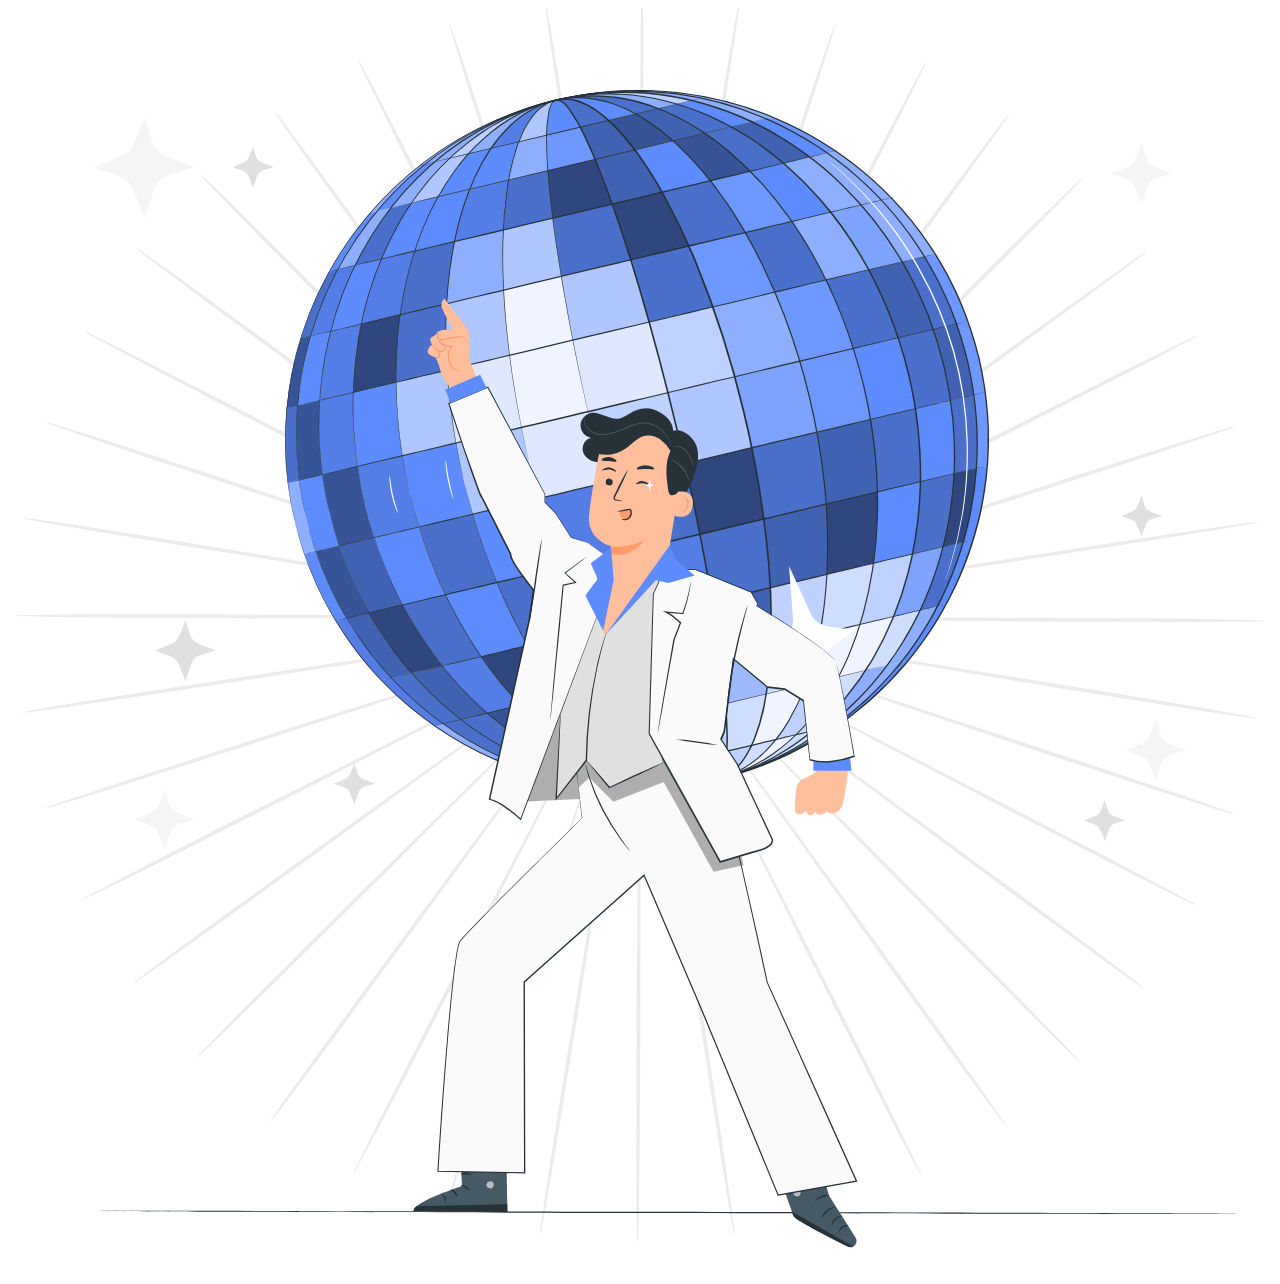
==== home.html @ 77d72f02 "." ====
<!DOCTYPE html>
<html lang="pt-br">
<head>
    <meta charset="UTF-8">
    <meta name="viewport" content="width=device-width, initial-scale=1.0">
    <title>home</title>
    <link rel="stylesheet" href="home.css">
</head>
<body>
    <img src="animaçaohome.svg" alt="animaçao">

</body>
<script src="script.js"></script>
</html>
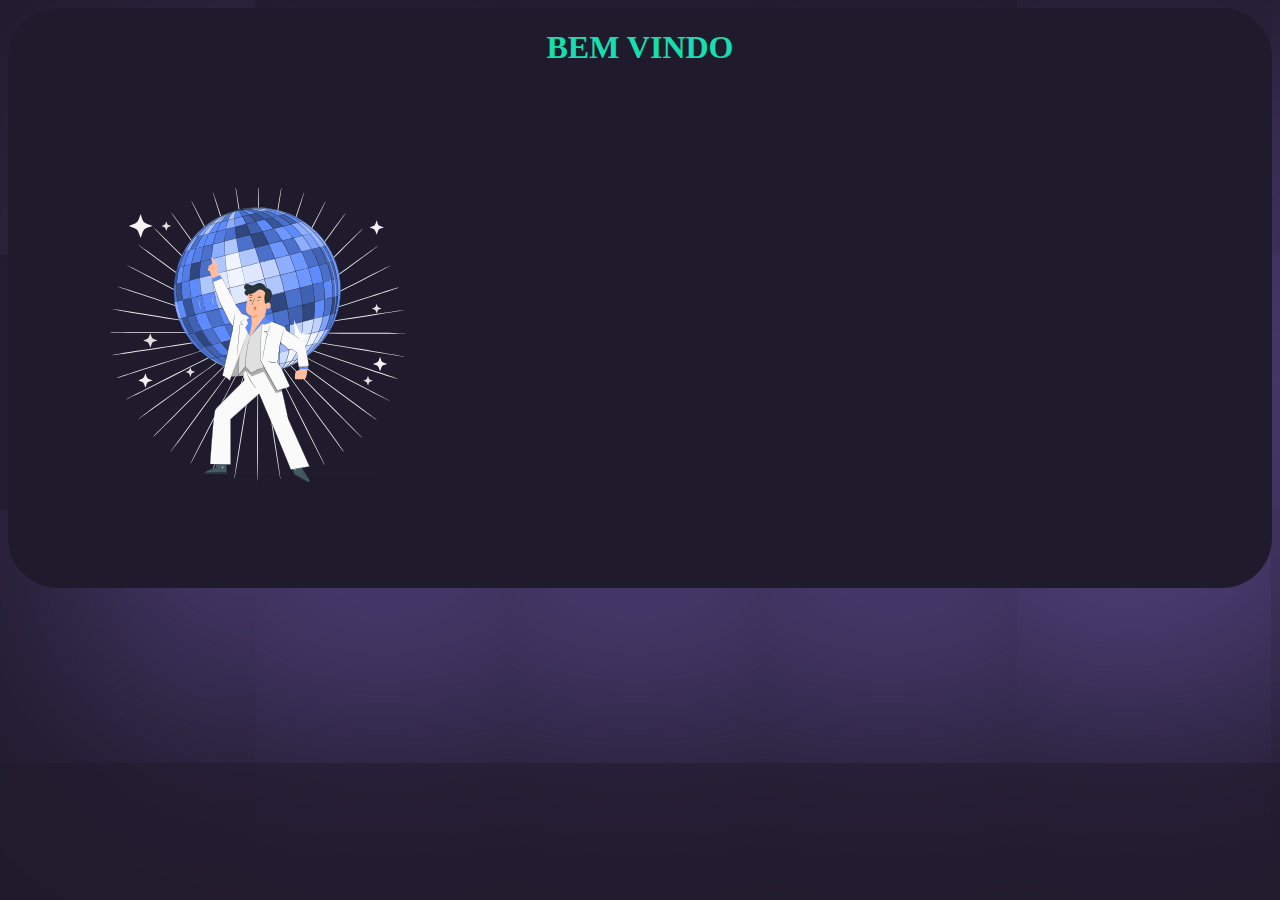
==== commit 79f19340: "," ====
--- a/home.html
+++ b/home.html
@@ -7,6 +7,7 @@
     <link rel="stylesheet" href="home.css">
 </head>
 <body>
+    <h1>bem vindo</h1>
     <img src="animaçaohome.svg" alt="animaçao">
 
 </body>
--- a/home.css
+++ b/home.css
@@ -0,0 +1,18 @@
+body{
+    box-shadow: 100px 100px 400px #5c498d;
+    background-color: #201b2c;
+    border-radius:50px  ;
+    display: flex;
+    flex-direction: column;
+
+}
+img{
+    width: 300px;
+    text-align: center;
+    margin: 100px;
+}
+h1{
+    color: rgb(23, 221, 175);
+    text-transform: uppercase;
+    text-align: center;
+}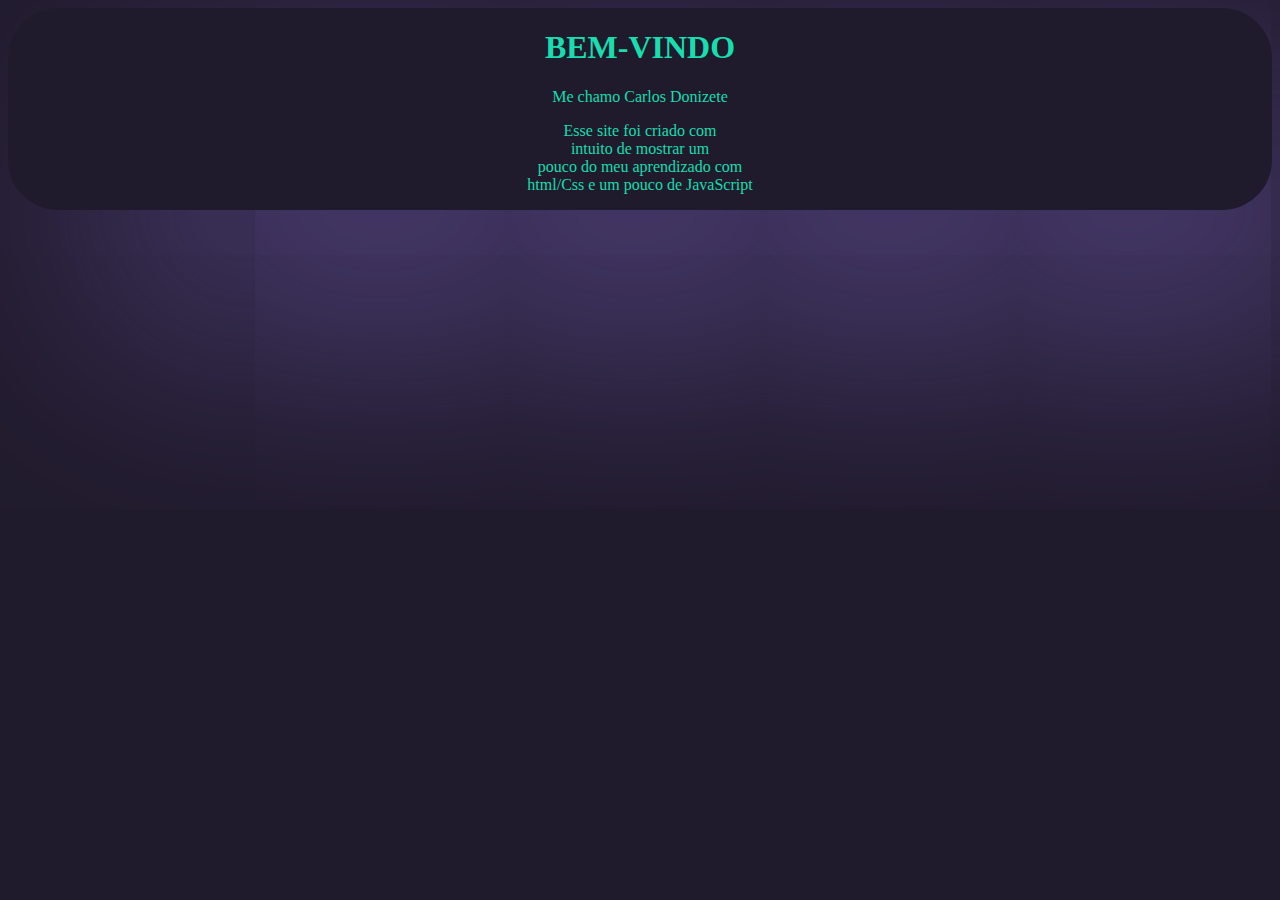
==== commit d0312f16: "icon" ====
--- a/home.html
+++ b/home.html
@@ -3,13 +3,21 @@
 <head>
     <meta charset="UTF-8">
     <meta name="viewport" content="width=device-width, initial-scale=1.0">
+    <link rel="shortcut icon" href="favicon.ico" type="image/x-icon">
     <title>home</title>
     <link rel="stylesheet" href="home.css">
 </head>
 <body>
-    <h1>bem vindo</h1>
-    <img src="animaçaohome.svg" alt="animaçao">
-
+    <div class="conteudo">
+    <h1>BEM-VINDO</h1>
+    <p>Me chamo Carlos Donizete 
+        <p>Esse site foi criado com 
+         <br>   intuito de mostrar um   
+        <br>  pouco do meu aprendizado com 
+        <br>  html/Css e um pouco de JavaScript
+    </p>
+    </p>
+</div>
 </body>
 <script src="script.js"></script>
 </html>--- a/home.css
+++ b/home.css
@@ -11,8 +11,7 @@
     text-align: center;
     margin: 100px;
 }
-h1{
+.conteudo{
     color: rgb(23, 221, 175);
-    text-transform: uppercase;
     text-align: center;
 }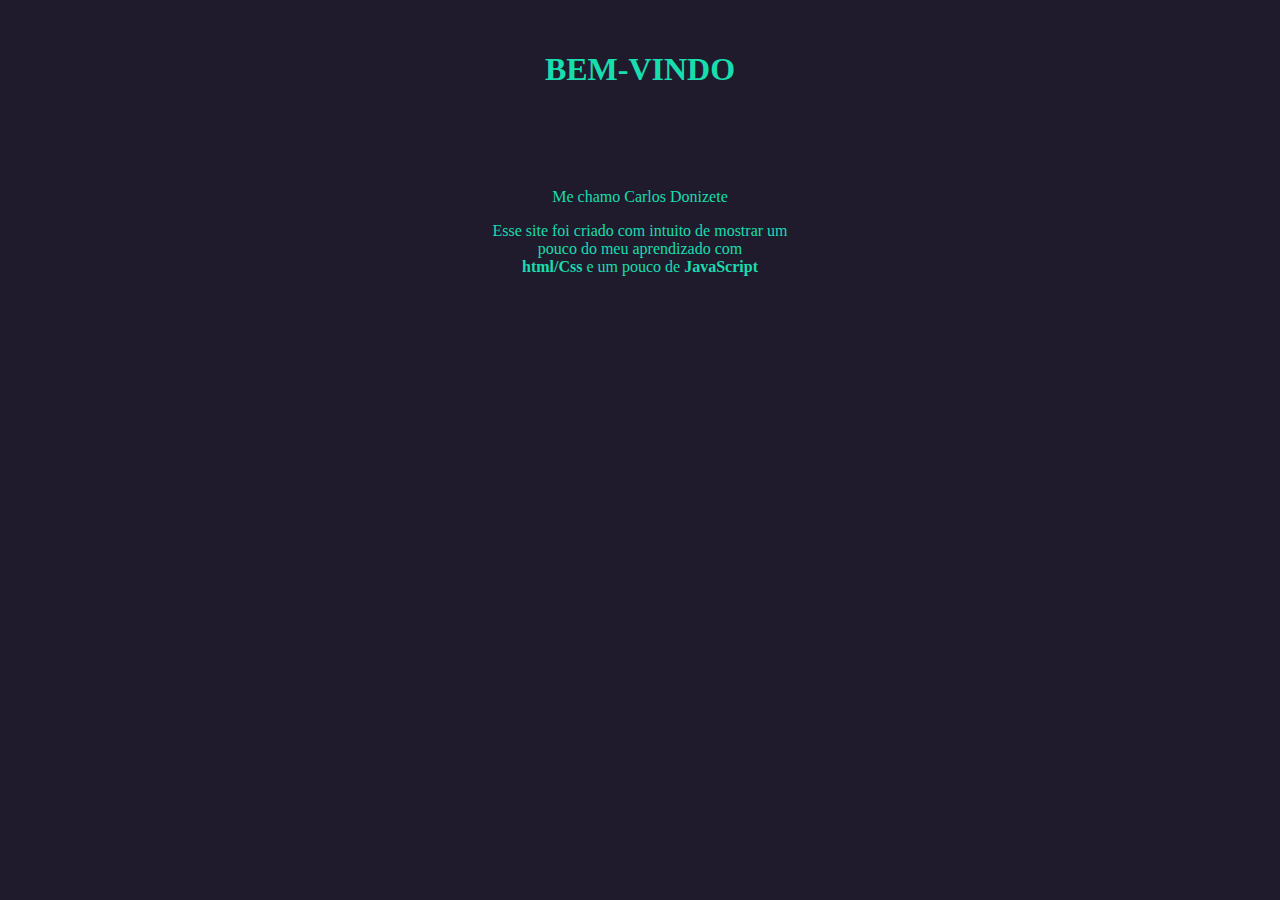
==== commit 007f2434: "2" ====
--- a/home.html
+++ b/home.html
@@ -12,9 +12,9 @@
     <h1>BEM-VINDO</h1>
     <p>Me chamo Carlos Donizete 
         <p>Esse site foi criado com 
-         <br>   intuito de mostrar um   
+         intuito de mostrar um   
         <br>  pouco do meu aprendizado com 
-        <br>  html/Css e um pouco de JavaScript
+        <br> <strong>html/Css</strong>  e um pouco de <strong>JavaScript</strong>
     </p>
     </p>
 </div>
--- a/home.css
+++ b/home.css
@@ -1,9 +1,10 @@
 body{
-    box-shadow: 100px 100px 400px #5c498d;
     background-color: #201b2c;
     border-radius:50px  ;
     display: flex;
     flex-direction: column;
+    margin-top: 30px;
+    background-color: #201b2c;
 
 }
 img{
@@ -14,4 +15,8 @@
 .conteudo{
     color: rgb(23, 221, 175);
     text-align: center;
+    
+}
+h1{
+    margin-bottom: 100px;
 }